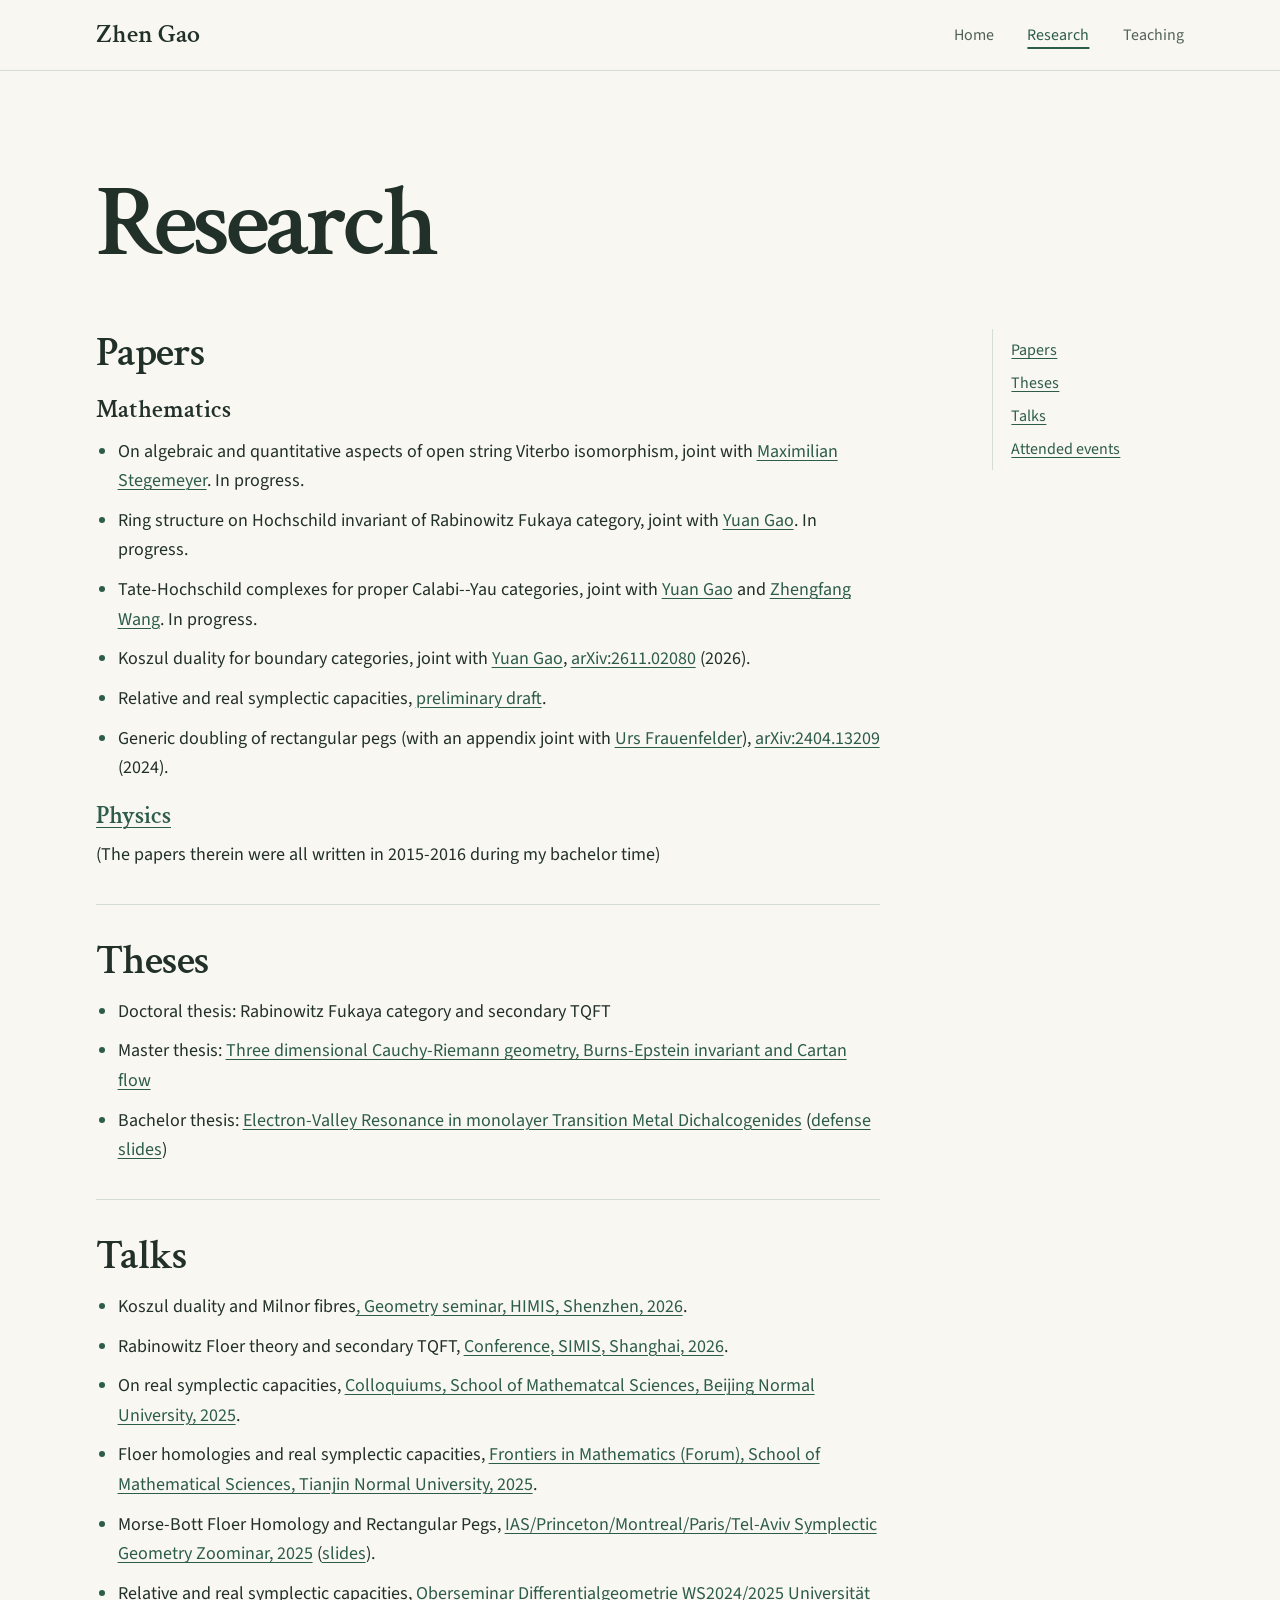
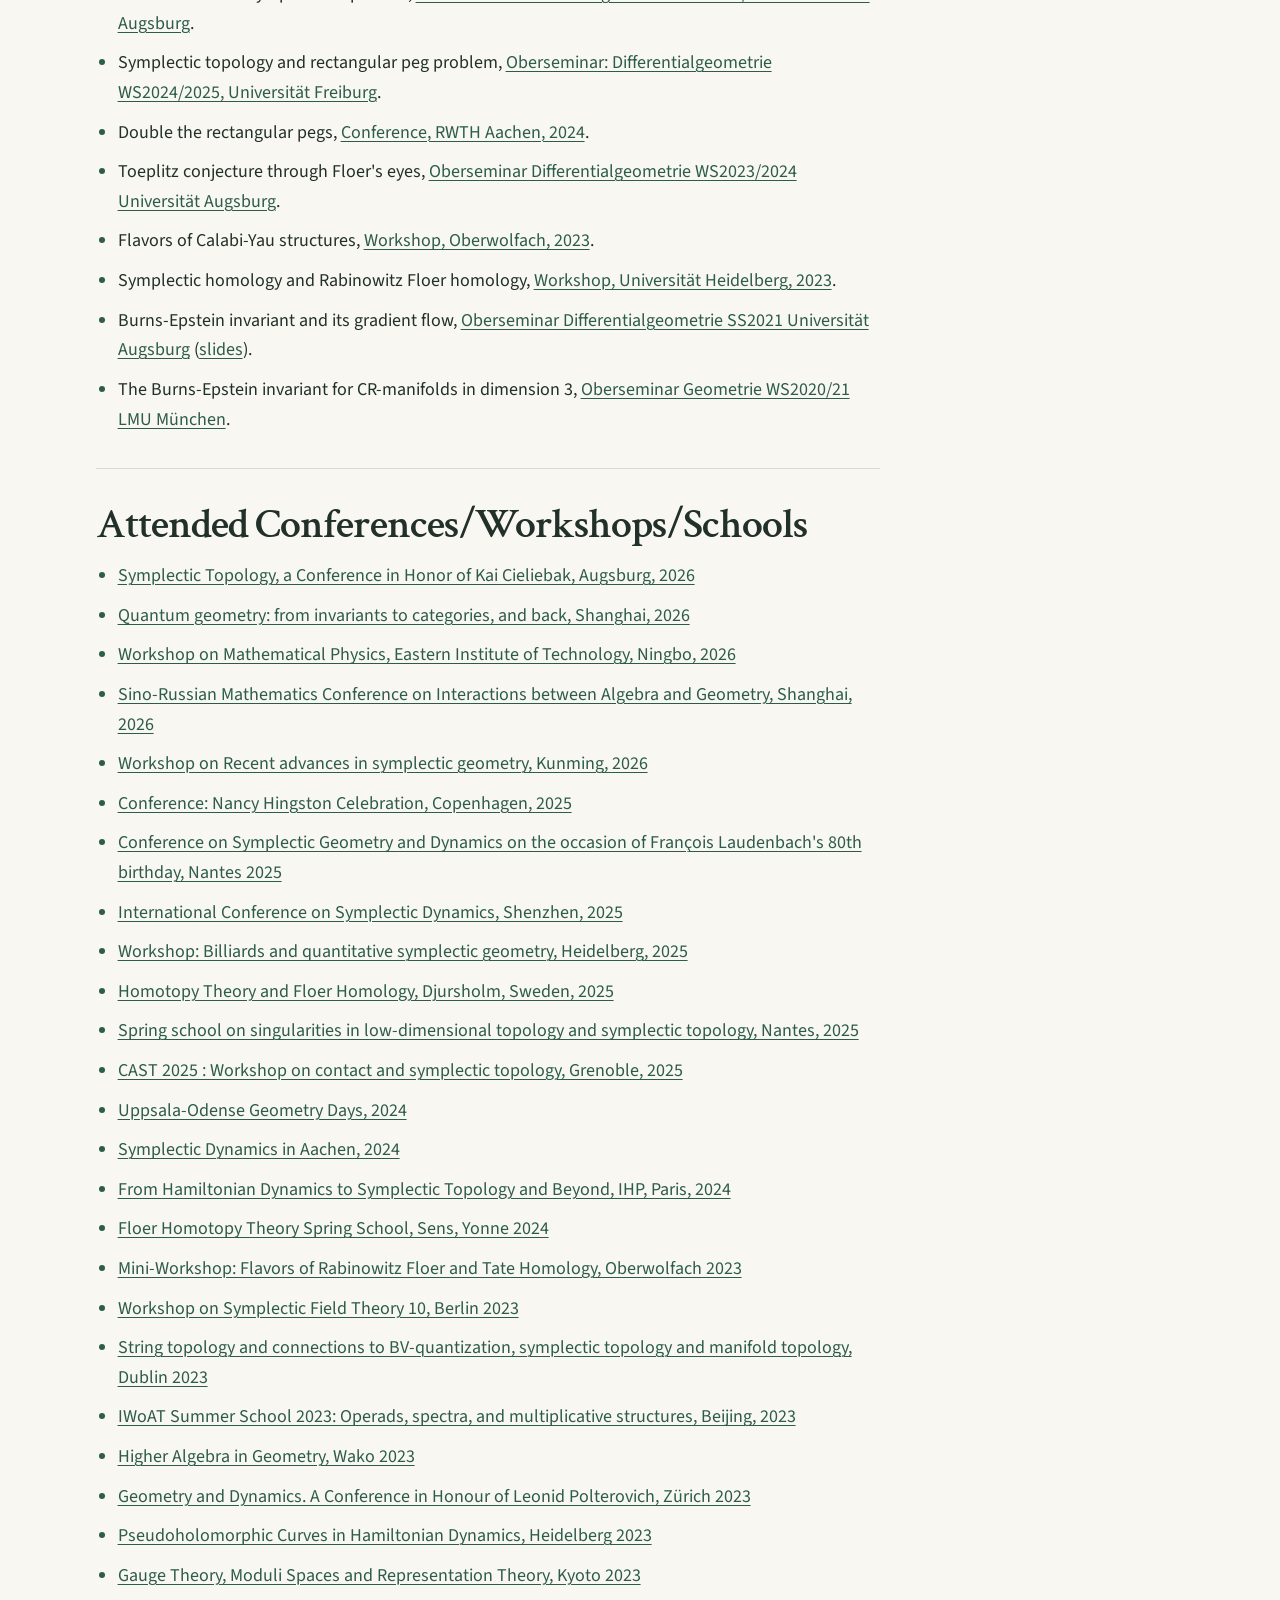
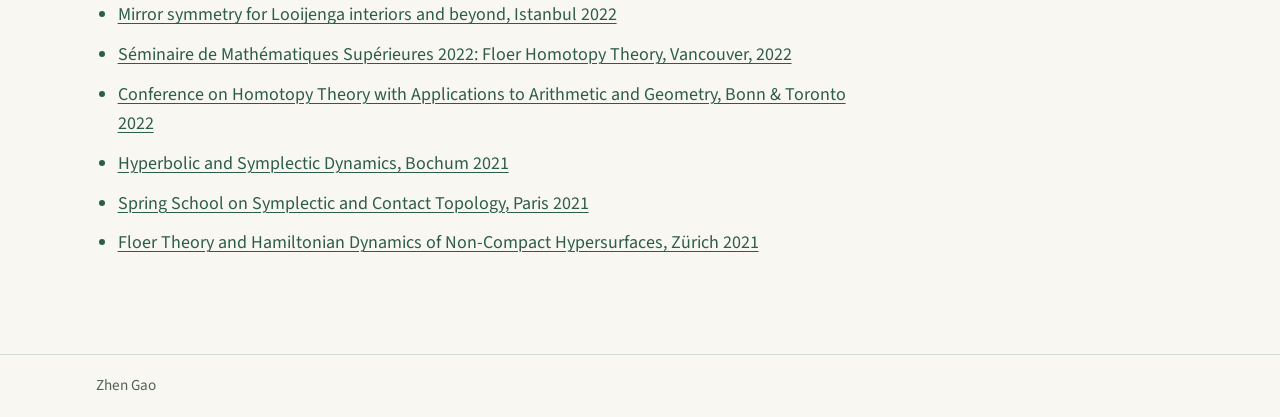
==== research.html @ 98023398 "Publish Zhen Gao academic homepage" ====
<!doctype html>
<html lang="en">
<head>
  <meta charset="utf-8">
  <meta name="viewport" content="width=device-width, initial-scale=1">
  <meta name="description" content="Mathematics and physics papers, theses, talks, and conferences from Zhen Gao.">
  <title>Research | Zhen Gao</title>
  <link rel="canonical" href="https://tomegam.github.io/research.html">
  <link rel="preconnect" href="https://fonts.googleapis.com">
  <link rel="preconnect" href="https://fonts.gstatic.com" crossorigin>
  <link rel="stylesheet" href="https://fonts.googleapis.com/css2?family=Crimson+Text:wght@400;600&amp;family=Source+Sans+3:wght@400..650&amp;display=swap">
  <link rel="stylesheet" href="styles.css">
</head>
<body>
  <a class="skip-link" href="#main">Skip to main content</a>
  <header class="site-header">
    <div class="wrap masthead">
      <a class="wordmark" href="index.html">Zhen Gao</a>
      <nav class="site-nav" aria-label="Main navigation">
        <a href="index.html">Home</a>
        <a href="research.html" aria-current="page">Research</a>
        <a href="teaching.html">Teaching</a>
      </nav>
    </div>
  </header>
  <main id="main" class="wrap" tabindex="-1">
    <h1 class="page-title">Research</h1>
    <div class="research-layout">
      <nav class="page-jump" aria-label="On this page">
        <a href="#papers">Papers</a>
        <a href="#theses">Theses</a>
        <a href="#talks">Talks</a>
        <a href="#events">Attended events</a>
      </nav>
      <div class="content">
        <section id="papers">
          <h2>Papers</h2>
          <h3>Mathematics</h3>
          <ul>
            <li>On algebraic and quantitative aspects of open string Viterbo isomorphism, joint with <a href="https://sites.google.com/view/maximilianstegemeyer/home">Maximilian Stegemeyer</a>. In progress.</li>
            <li>Ring structure on Hochschild invariant of Rabinowitz Fukaya category, joint with <a href="https://math.nju.edu.cn/en/People/Faculty/20260116/i355984.html">Yuan Gao</a>. In progress.</li>
            <li>Tate-Hochschild complexes for proper Calabi--Yau categories, joint with <a href="https://math.nju.edu.cn/en/People/Faculty/20260116/i355984.html">Yuan Gao</a> and <a href="https://math.nju.edu.cn/en/People/Faculty/20250512/i315954.html">Zhengfang Wang</a>. In progress.</li>
            <li>Koszul duality for boundary categories, joint with <a href="https://math.nju.edu.cn/en/People/Faculty/20260116/i355984.html">Yuan Gao</a>, <a href="https://arxiv.org/abs/2611.02080">arXiv:2611.02080</a> (2026).</li>
            <li>Relative and real symplectic capacities, <a href="https://www.dropbox.com/scl/fi/9gov8wpovph0cww3zgvfg/real_symp_cap.pdf?rlkey=vj7e565bi19i6dpypfr5c1y25&amp;st=71chx4mh&amp;dl=0">preliminary draft</a>.</li>
            <li>Generic doubling of rectangular pegs (with an appendix joint with <a href="https://www.uni-augsburg.de/en/fakultaet/mntf/math/prof/geom/urs-frauenfelder/">Urs Frauenfelder</a>), <a href="https://arxiv.org/abs/2404.13209">arXiv:2404.13209</a> (2024).</li>
          </ul>
          <h3><a href="https://drive.google.com/file/d/1beH1WKCZwYmhg9yz5vZGzsN5nUuP8UBG/view?usp=sharing">Physics</a></h3>
          <p>(The papers therein were all written in 2015-2016 during my bachelor time)</p>
        </section>
        <section id="theses">
          <h2>Theses</h2>
          <ul>
            <li>Doctoral thesis: Rabinowitz Fukaya category and secondary TQFT</li>
            <li>Master thesis: <a href="https://www.dropbox.com/s/jd1352161luz07m/Master%20Thesis%20%28Zhen%20Gao%29.pdf?dl=0">Three dimensional Cauchy-Riemann geometry, Burns-Epstein invariant and Cartan flow</a></li>
            <li>Bachelor thesis: <a href="https://www.dropbox.com/s/ccap5pumwwsptkm/TMDC.pdf?dl=0">Electron-Valley Resonance in monolayer Transition Metal Dichalcogenides</a> (<a href="https://www.dropbox.com/s/3nyw8qza9dt0btb/presentation_1.pdf?dl=0">defense slides</a>)</li>
          </ul>
        </section>
        <section id="talks">
          <h2>Talks</h2>
          <ul>
            <li>Koszul duality and Milnor fibres<a href="https://www.himis-sz.cn/huiyi_47/160.html">, Geometry seminar, HIMIS, Shenzhen, 2026</a>.</li>
            <li>Rabinowitz Floer theory and secondary TQFT, <a href="https://www.simis.cn/wp-content/uploads/2026/06/Schedule2.pdf">Conference, SIMIS, Shanghai, 2026</a>.</li>
            <li>On real symplectic capacities, <a href="https://math.bnu.edu.cn/xzbg/zwxygzbg/7acca1a8a5f14d5f9e06e2b8505718d2.htm">Colloquiums, School of Mathematcal Sciences, Beijing Normal University, 2025</a>.</li>
            <li>Floer homologies and real symplectic capacities, <a href="https://sxkx.tjnu.edu.cn/info/1120/4323.htm">Frontiers in Mathematics (Forum), School of Mathematical Sciences, Tianjin Normal University, 2025</a>.</li>
            <li>Morse-Bott Floer Homology and Rectangular Pegs, <a href="https://www.ias.edu/math/events/joint-iasprincetonmontrealparistel-aviv-symplectic-geometry-zoominar-168">IAS/Princeton/Montreal/Paris/Tel-Aviv Symplectic Geometry Zoominar, 2025</a> (<a href="https://www.dropbox.com/scl/fi/yoq8c7oq5it9xeb7z3p6t/rect_peg_slides.pdf?rlkey=utfx9acc0glqyx9hblmyww19o&amp;st=h159hlaj&amp;dl=0">slides</a>).</li>
            <li>Relative and real symplectic capacities, <a href="https://www.math.uni-augsburg.de/htdocs/VK/docs/2024/12/16_Mo_51_00.html">Oberseminar Differentialgeometrie WS2024/2025 Universität Augsburg</a>.</li>
            <li>Symplectic topology and rectangular peg problem, <a href="https://wochenprogramm.mathematik.uni-freiburg.de/abstract.html?l=de&amp;LetzteSeite=woche&amp;LfdNr=28&amp;Semester=WS2024-2025">Oberseminar: Differentialgeometrie WS2024/2025, Universität Freiburg</a>.</li>
            <li>Double the rectangular pegs, <a href="https://sites.google.com/view/aachen-symplectic-dynamics/titles-and-abstracts">Conference, RWTH Aachen, 2024</a>.</li>
            <li>Toeplitz conjecture through Floer's eyes, <a href="https://www.math.uni-augsburg.de/htdocs/VK/docs/2024/01/29_Mo_05_00.html">Oberseminar Differentialgeometrie WS2023/2024 Universität Augsburg</a>.</li>
            <li>Flavors of Calabi-Yau structures, <a href="https://www.mfo.de/occasion/2348c/www_view">Workshop, Oberwolfach, 2023</a>.</li>
            <li>Symplectic homology and Rabinowitz Floer homology, <a href="https://homepage.ruhr-uni-bochum.de/johanna.bimmermann/workshop.html">Workshop, Universität Heidelberg, 2023</a>.</li>
            <li>Burns-Epstein invariant and its gradient flow, <a href="https://www.math.uni-augsburg.de/htdocs/VK/docs/2021/06/28_Mo_26_00.html">Oberseminar Differentialgeometrie SS2021 Universität Augsburg</a> (<a href="https://www.dropbox.com/s/sq9e4z80bpfe4vx/BE.pdf?dl=0">slides</a>).</li>
            <li>The Burns-Epstein invariant for CR-manifolds in dimension 3, <a href="https://www.mathematik.uni-muenchen.de/~diffgeo/lehrveranstaltungen/ws2021/oberseminar.php">Oberseminar Geometrie WS2020/21 LMU München</a>.</li>
          </ul>
        </section>
        <section id="events">
          <h2>Attended Conferences/Workshops/Schools</h2>
          <ul>
            <li><a href="https://www.uni-augsburg.de/en/fakultaet/mntf/math/prof/geom/Kai60/">Symplectic Topology, a Conference in Honor of Kai Cieliebak, Augsburg, 2026</a></li>
            <li><a href="https://mathmingong.github.io/quantum-geometry-shanghaitech/">Quantum geometry: from invariants to categories, and back, Shanghai, 2026</a></li>
            <li><a href="https://math.eitech.edu.cn/2025/1009/c881a2902/page.htm">Workshop on Mathematical Physics, Eastern Institute of Technology, Ningbo, 2026</a></li>
            <li><a href="https://www.simis.cn/sino-russian-mathematics-conference-on-interactions-between-algebra-and-geometry/">Sino-Russian Mathematics Conference on Interactions between Algebra and Geometry, Shanghai, 2026</a></li>
            <li><a href="http://tianyuan.amss.ac.cn/aac/info/2026/146201.html">Workshop on Recent advances in symplectic geometry, Kunming, 2026</a></li>
            <li><a href="https://www.math.ku.dk/english/calendar/events/nancy-hingston-celebration/">Conference: Nancy Hingston Celebration, Copenhagen, 2025</a></li>
            <li><a href="https://laudenbach.sciencesconf.org/">Conference on Symplectic Geometry and Dynamics on the occasion of François Laudenbach's 80th birthday, Nantes 2025</a></li>
            <li><a href="https://icm.sustech.edu.cn/activities/detail/international-conference-on-symplectic-dynamics">International Conference on Symplectic Dynamics, Shenzhen, 2025</a></li>
            <li><a href="https://sites.google.com/view/hd-billiard-and-symplectic/home">Workshop: Billiards and quantitative symplectic geometry, Heidelberg, 2025</a></li>
            <li><a href="https://www.mittag-leffler.se/activities/homotopy-theory-and-floer-homology/">Homotopy Theory and Floer Homology, Djursholm, Sweden, 2025</a></li>
            <li><a href="https://www.lebesgue.fr/en/lowdim-symp2025">Spring school on singularities in low-dimensional topology and symplectic topology, Nantes, 2025</a></li>
            <li><a href="https://cast-2025.sciencesconf.org/?lang=fr">CAST 2025 : Workshop on contact and symplectic topology, Grenoble, 2025</a></li>
            <li><a href="https://www.uu.se/en/department/mathematics/research/geometry-and-physics/workshop-october-2024">Uppsala-Odense Geometry Days, 2024</a></li>
            <li><a href="https://sites.google.com/view/aachen-symplectic-dynamics/home-page">Symplectic Dynamics in Aachen, 2024</a></li>
            <li><a href="https://viterbo2024.sciencesconf.org/">From Hamiltonian Dynamics to Symplectic Topology and Beyond, IHP, Paris, 2024</a></li>
            <li><a href="https://amandahirschi.com/?page_id=262">Floer Homotopy Theory Spring School, Sens, Yonne 2024</a></li>
            <li><a href="https://www.mfo.de/occasion/2348c/www_view">Mini-Workshop: Flavors of Rabinowitz Floer and Tate Homology, Oberwolfach 2023</a></li>
            <li><a href="https://sites.google.com/view/sft10berlin/home">Workshop on Symplectic Field Theory 10, Berlin 2023</a></li>
            <li><a href="https://sites.google.com/view/stringtopology/home">String topology and connections to BV-quantization, symplectic topology and manifold topology, Dublin 2023</a></li>
            <li><a href="https://iwoat.github.io/school2023">IWoAT Summer School 2023: Operads, spectra, and multiplicative structures, Beijing, 2023</a></li>
            <li><a href="https://ithems.riken.jp/en/events/higher-algebra-in-geometry">Higher Algebra in Geometry, Wako 2023</a></li>
            <li><a href="https://math.ethz.ch/fim/activities/conferences/past-conferences/2023/lp60-geometry-and-dynamics-polterovich.html">Geometry and Dynamics. A Conference in Honour of Leonid Polterovich, Zürich 2023</a></li>
            <li><a href="https://homepage.ruhr-uni-bochum.de/johanna.bimmermann/workshop.html">Pseudoholomorphic Curves in Hamiltonian Dynamics, Heidelberg 2023</a></li>
            <li><a href="https://www.math.kyoto-u.ac.jp/~iritani/Nakajima60/Nakajima60_Kyoto.htm">Gauge Theory, Moduli Spaces and Representation Theory, Kyoto 2023</a></li>
            <li><a href="https://umutvg.github.io/Looijenga.html">Mirror symmetry for Looijenga interiors and beyond, Istanbul 2022</a></li>
            <li><a href="https://www.pims.math.ca/scientific-event/220711-sdms2fht">Séminaire de Mathématiques Supérieures 2022: Floer Homotopy Theory, Vancouver, 2022</a></li>
            <li><a href="http://www.fields.utoronto.ca/activities/21-22/homotopy">Conference on Homotopy Theory with Applications to Arithmetic and Geometry, Bonn &amp; Toronto 2022</a></li>
            <li><a href="https://sites.google.com/view/hyperbolic-symplectic-2021/home">Hyperbolic and Symplectic Dynamics, Bochum 2021</a></li>
            <li><a href="https://conferences.cirm-math.fr/2329.html">Spring School on Symplectic and Contact Topology, Paris 2021</a></li>
            <li><a href="https://noncompact.net/">Floer Theory and Hamiltonian Dynamics of Non-Compact Hypersurfaces, Zürich 2021</a></li>
          </ul>
        </section>
      </div>
    </div>
  </main>
  <footer class="site-footer">
    <div class="wrap">Zhen Gao</div>
  </footer>
</body>
</html>
---- styles.css ----
:root {
  color-scheme: light;
  --paper: #f9f7f1;
  --ink: #22302a;
  --muted: #516158;
  --accent: #2d5c4b;
  --rule: #d5dcd1;
  --display: "Crimson Text", Georgia, serif;
  --body: "Source Sans 3", "Segoe UI", sans-serif;
}

*, *::before, *::after {
  box-sizing: border-box;
}

body {
  min-height: 100vh;
  margin: 0;
  display: flex;
  flex-direction: column;
  background: var(--paper);
  color: var(--ink);
  font: 1.125rem/1.65 var(--body);
}

a {
  color: var(--accent);
  text-underline-offset: .18em;
  text-decoration-thickness: .06em;
}

a:hover {
  text-decoration-thickness: .12em;
}

a:focus-visible {
  outline: 2px solid var(--accent);
  outline-offset: 4px;
  border-radius: 2px;
}

.wrap {
  width: min(68rem, calc(100% - 3rem));
  margin-inline: auto;
}

.skip-link {
  position: absolute;
  z-index: 1;
  top: 1rem;
  left: 1rem;
  padding: .45rem .85rem;
  background: var(--paper);
  transform: translateY(-200%);
}

.skip-link:focus {
  transform: none;
}

.site-header {
  border-bottom: 1px solid var(--rule);
}

.masthead {
  display: flex;
  align-items: center;
  justify-content: space-between;
  flex-wrap: wrap;
  column-gap: 2rem;
  padding-block: 1rem;
}

.wordmark {
  color: var(--ink);
  font: 600 1.65rem/1.2 var(--display);
  text-decoration: none;
}

.site-nav {
  display: flex;
  flex-wrap: wrap;
  gap: .35rem clamp(1.05rem, 3vw, 2.1rem);
}

.site-nav a {
  padding-block: .35rem;
  color: var(--muted);
  font-size: 1rem;
  text-decoration: none;
}

.site-nav a:hover,
.site-nav a[aria-current="page"] {
  color: var(--accent);
  text-decoration: underline;
  text-decoration-thickness: 2px;
  text-underline-offset: .45em;
}

main {
  flex: 1 0 auto;
  padding-block: clamp(2.75rem, 8vw, 6rem);
}

h1, h2, h3 {
  margin: 0;
  font-family: var(--display);
  font-weight: 600;
  line-height: 1.12;
  text-wrap: balance;
}

h1 {
  font-size: clamp(3.45rem, 8vw, 6.4rem);
  letter-spacing: -.045em;
}

h2 {
  font-size: clamp(1.95rem, 4vw, 2.65rem);
  letter-spacing: -.025em;
}

h3 {
  font-size: 1.55rem;
}

.intro {
  display: grid;
  grid-template-columns: minmax(0, .85fr) minmax(0, 1.15fr);
  align-items: start;
  gap: 1.1rem clamp(2rem, 6vw, 6rem);
}

.intro p {
  margin: .35rem 0 0;
  max-width: 34em;
  font-size: clamp(1.14rem, 2vw, 1.34rem);
}

.portrait {
  margin: clamp(1.8rem, 5vw, 3.25rem) 0 0;
  padding: .42rem;
  border: 1px solid var(--rule);
}

.portrait img {
  display: block;
  width: 100%;
  height: auto;
}

.page-title {
  margin-bottom: clamp(2rem, 5vw, 3rem);
}

.research-layout {
  display: grid;
  grid-template-columns: minmax(0, 1fr) 12rem;
  gap: clamp(2rem, 7vw, 6rem);
}

.page-jump {
  grid-column: 2;
  grid-row: 1;
  align-self: start;
  display: grid;
  gap: .4rem;
  padding: .5rem 0 .5rem 1.15rem;
  border-left: 1px solid var(--rule);
  font-size: 1rem;
}

.content {
  max-width: 49rem;
  min-width: 0;
}

.content section {
  scroll-margin-top: 1.5rem;
}

.content section + section,
.course + .course {
  margin-top: 2.1rem;
  padding-top: 2rem;
  border-top: 1px solid var(--rule);
}

.content h3 {
  margin-top: 1.2rem;
}

.content p {
  margin-block: .65rem 0;
}

.content ul {
  margin-block: .8rem 0;
  padding-left: 1.35rem;
}

.content li + li {
  margin-top: .62rem;
}

.content li::marker {
  color: var(--accent);
}

.course > p:first-child {
  margin-top: 0;
}

.course > p:first-child a {
  font-weight: 650;
}

.site-footer {
  border-top: 1px solid var(--rule);
  color: var(--muted);
  font-size: .95rem;
}

.site-footer .wrap {
  padding-block: 1.15rem;
}

@media (max-width: 52rem) {
  .research-layout {
    grid-template-columns: minmax(0, 1fr);
    gap: 1.8rem;
  }

  .page-jump {
    grid-column: 1;
    display: flex;
    flex-wrap: wrap;
    gap: .5rem 1.15rem;
  }
}

@media (max-width: 42rem) {
  .wrap {
    width: calc(100% - 2rem);
  }

  .masthead {
    row-gap: .45rem;
  }

  .intro {
    grid-template-columns: minmax(0, 1fr);
  }
}
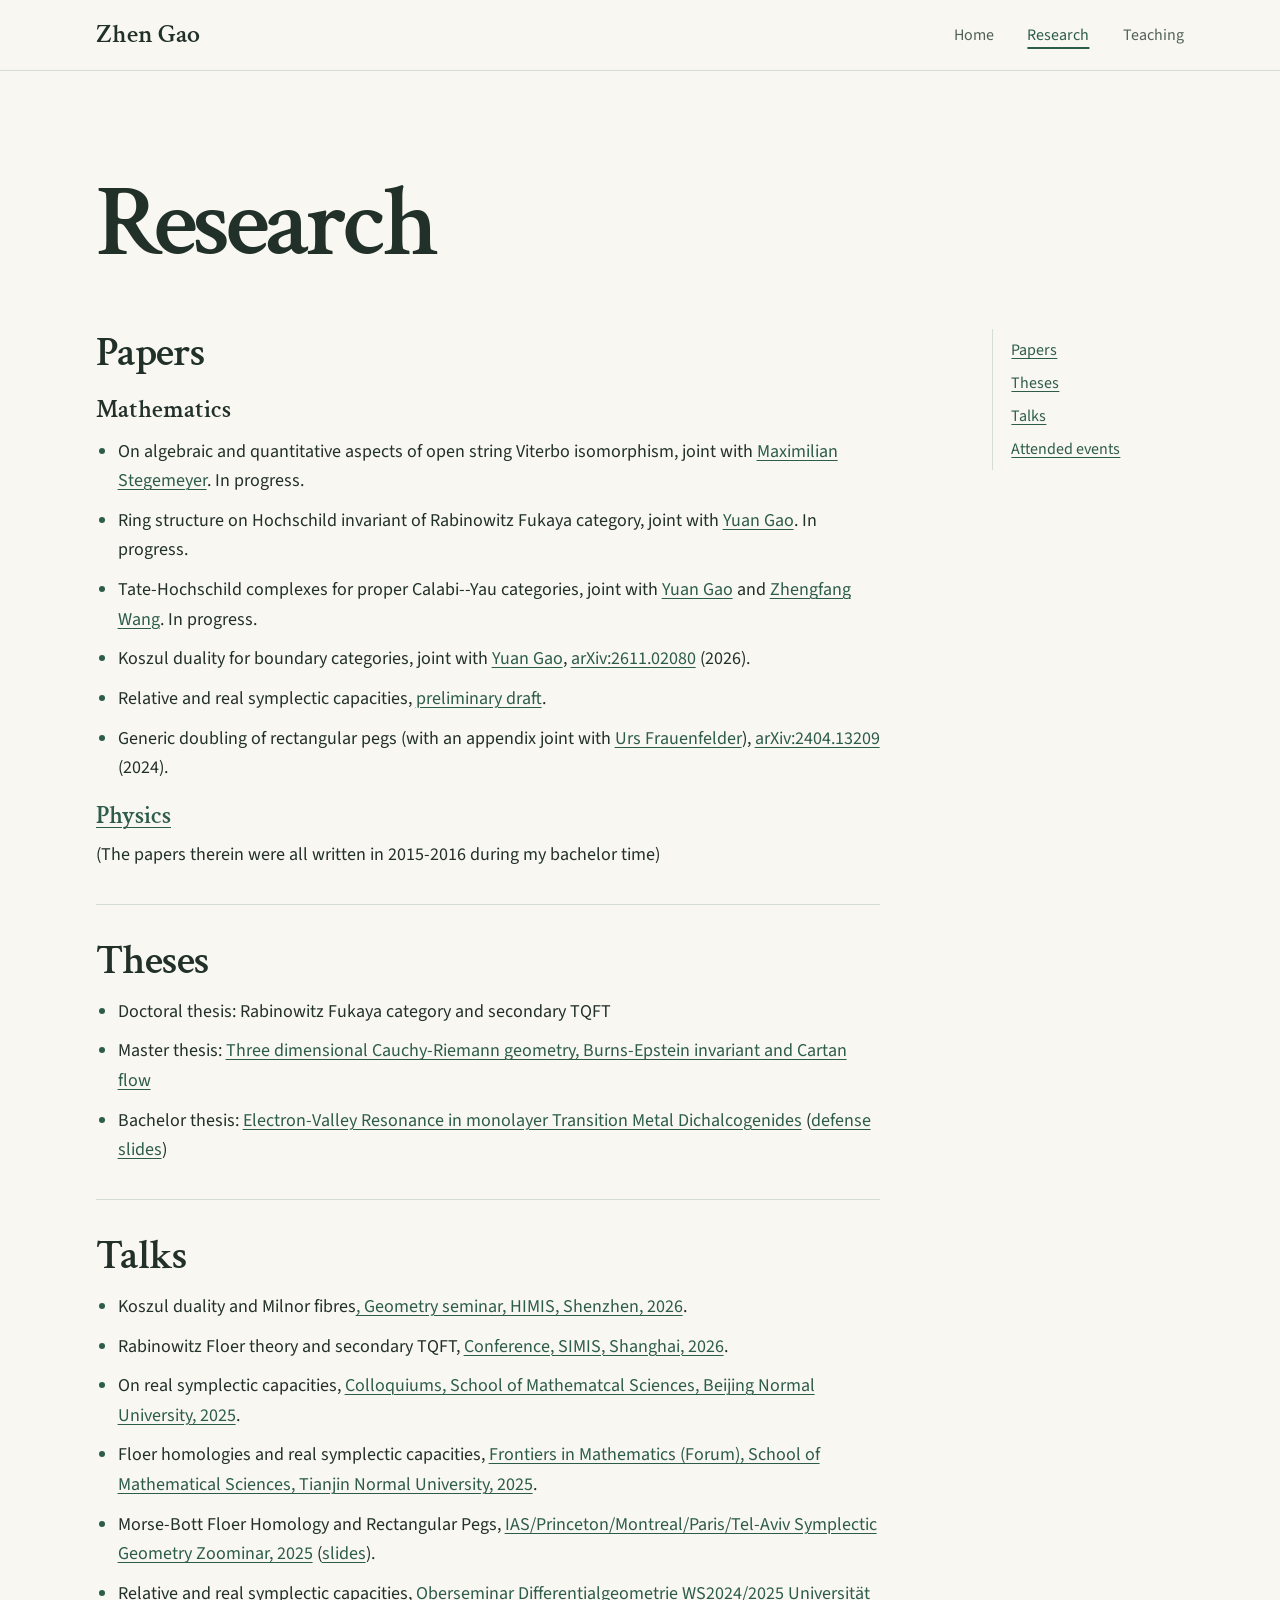
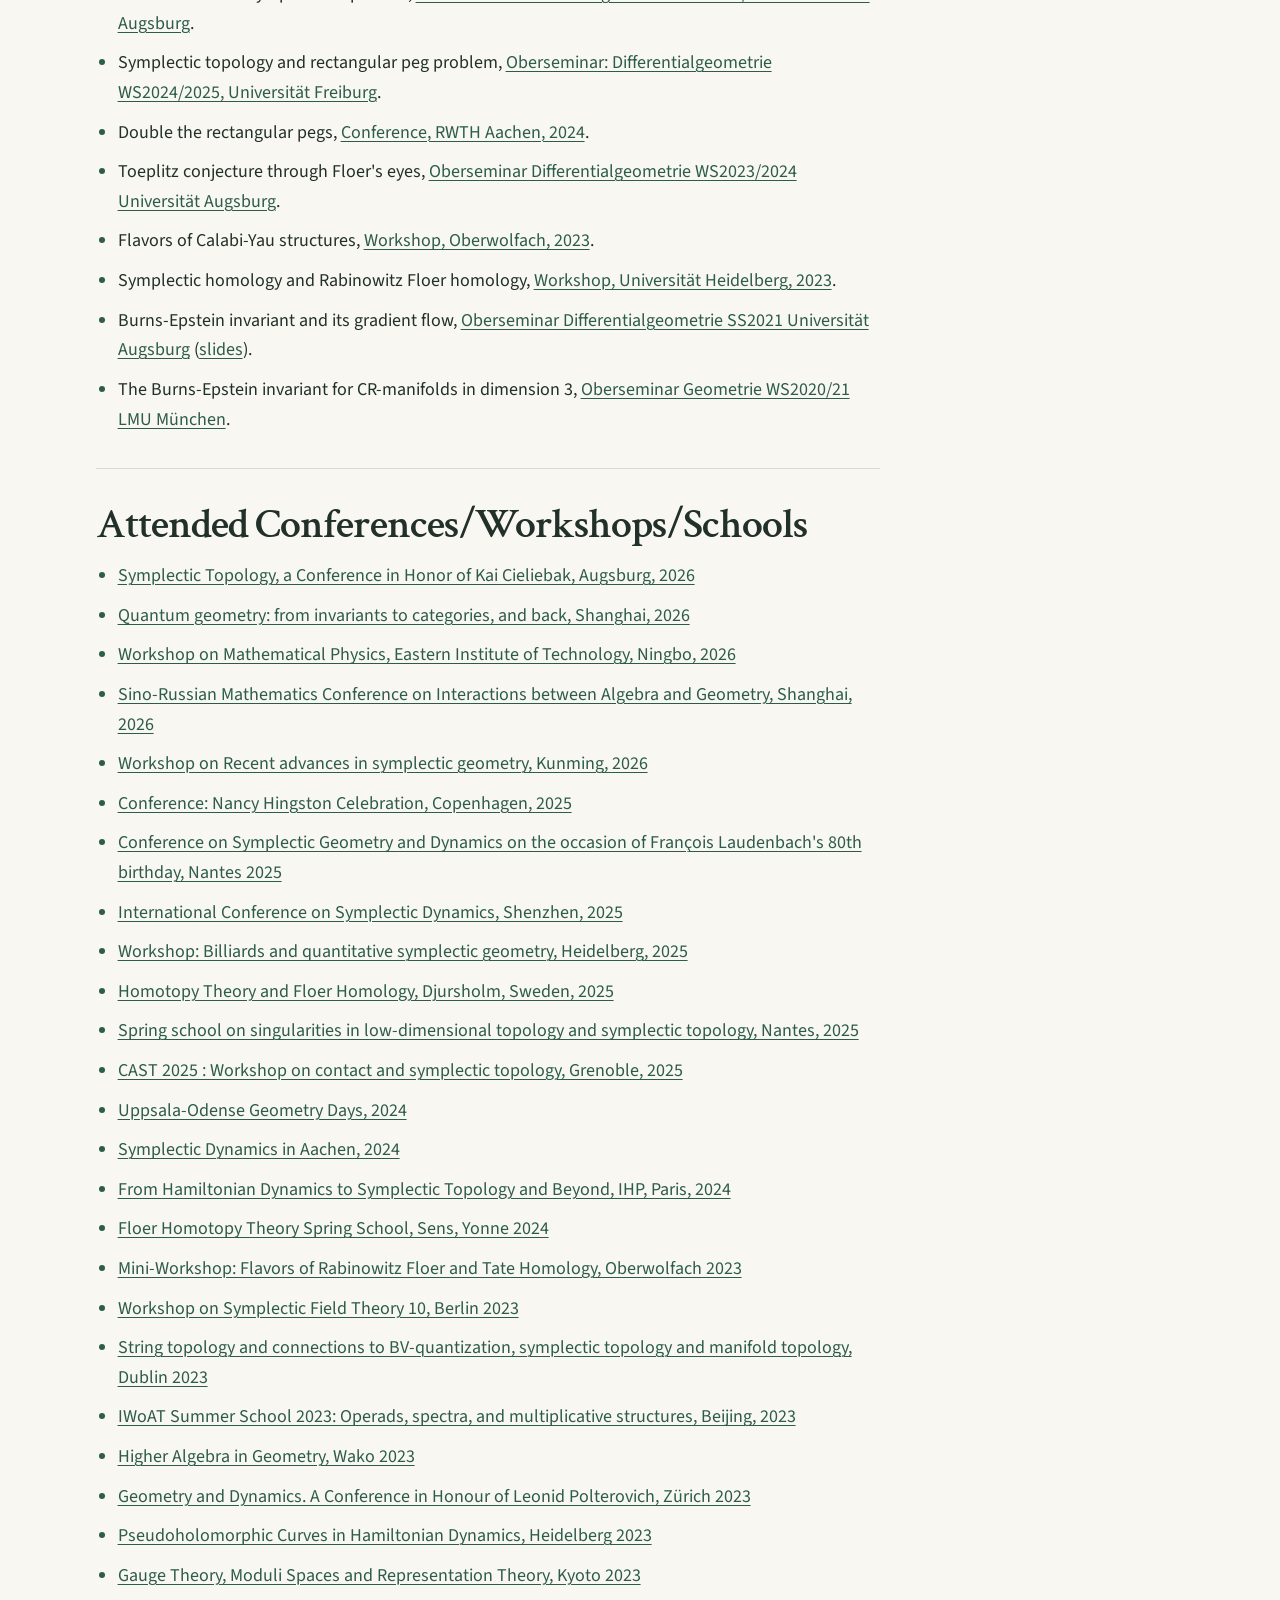
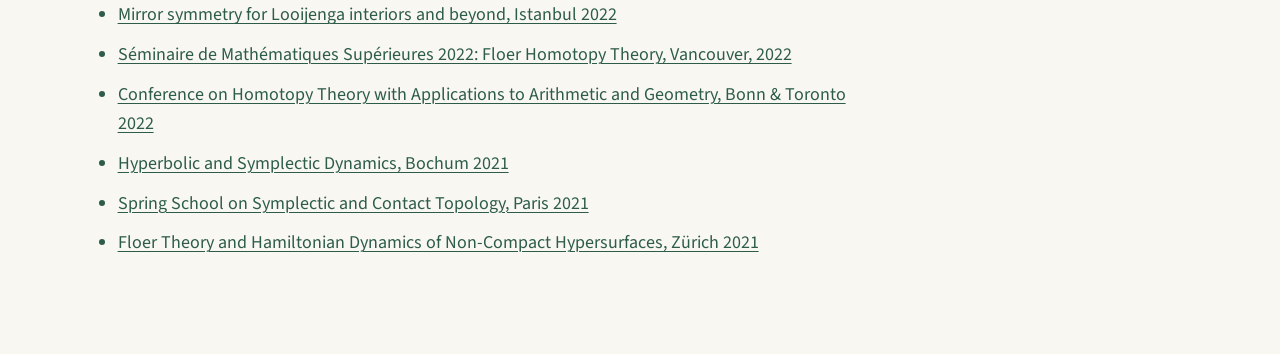
==== commit 93712ff5: "Remove footer from all pages" ====
--- a/research.html
+++ b/research.html
@@ -111,8 +111,5 @@
       </div>
     </div>
   </main>
-  <footer class="site-footer">
-    <div class="wrap">Zhen Gao</div>
-  </footer>
 </body>
 </html>
--- a/styles.css
+++ b/styles.css
@@ -74,6 +74,12 @@
 .wordmark {
   color: var(--ink);
   font: 600 1.65rem/1.2 var(--display);
+  letter-spacing: normal;
+  text-decoration: none;
+}
+
+.wordmark a {
+  color: inherit;
   text-decoration: none;
 }
 
@@ -126,20 +132,15 @@
 }
 
 .intro {
-  display: grid;
-  grid-template-columns: minmax(0, .85fr) minmax(0, 1.15fr);
-  align-items: start;
-  gap: 1.1rem clamp(2rem, 6vw, 6rem);
-}
-
-.intro p {
-  margin: .35rem 0 0;
   max-width: 34em;
+  margin: 0 auto;
   font-size: clamp(1.14rem, 2vw, 1.34rem);
+  text-align: center;
 }
 
 .portrait {
-  margin: clamp(1.8rem, 5vw, 3.25rem) 0 0;
+  width: min(85%, 42rem);
+  margin: clamp(1.8rem, 5vw, 3.25rem) auto 0;
   padding: .42rem;
   border: 1px solid var(--rule);
 }
@@ -216,16 +217,6 @@
   font-weight: 650;
 }
 
-.site-footer {
-  border-top: 1px solid var(--rule);
-  color: var(--muted);
-  font-size: .95rem;
-}
-
-.site-footer .wrap {
-  padding-block: 1.15rem;
-}
-
 @media (max-width: 52rem) {
   .research-layout {
     grid-template-columns: minmax(0, 1fr);
@@ -248,8 +239,4 @@
   .masthead {
     row-gap: .45rem;
   }
-
-  .intro {
-    grid-template-columns: minmax(0, 1fr);
-  }
-}
+}
